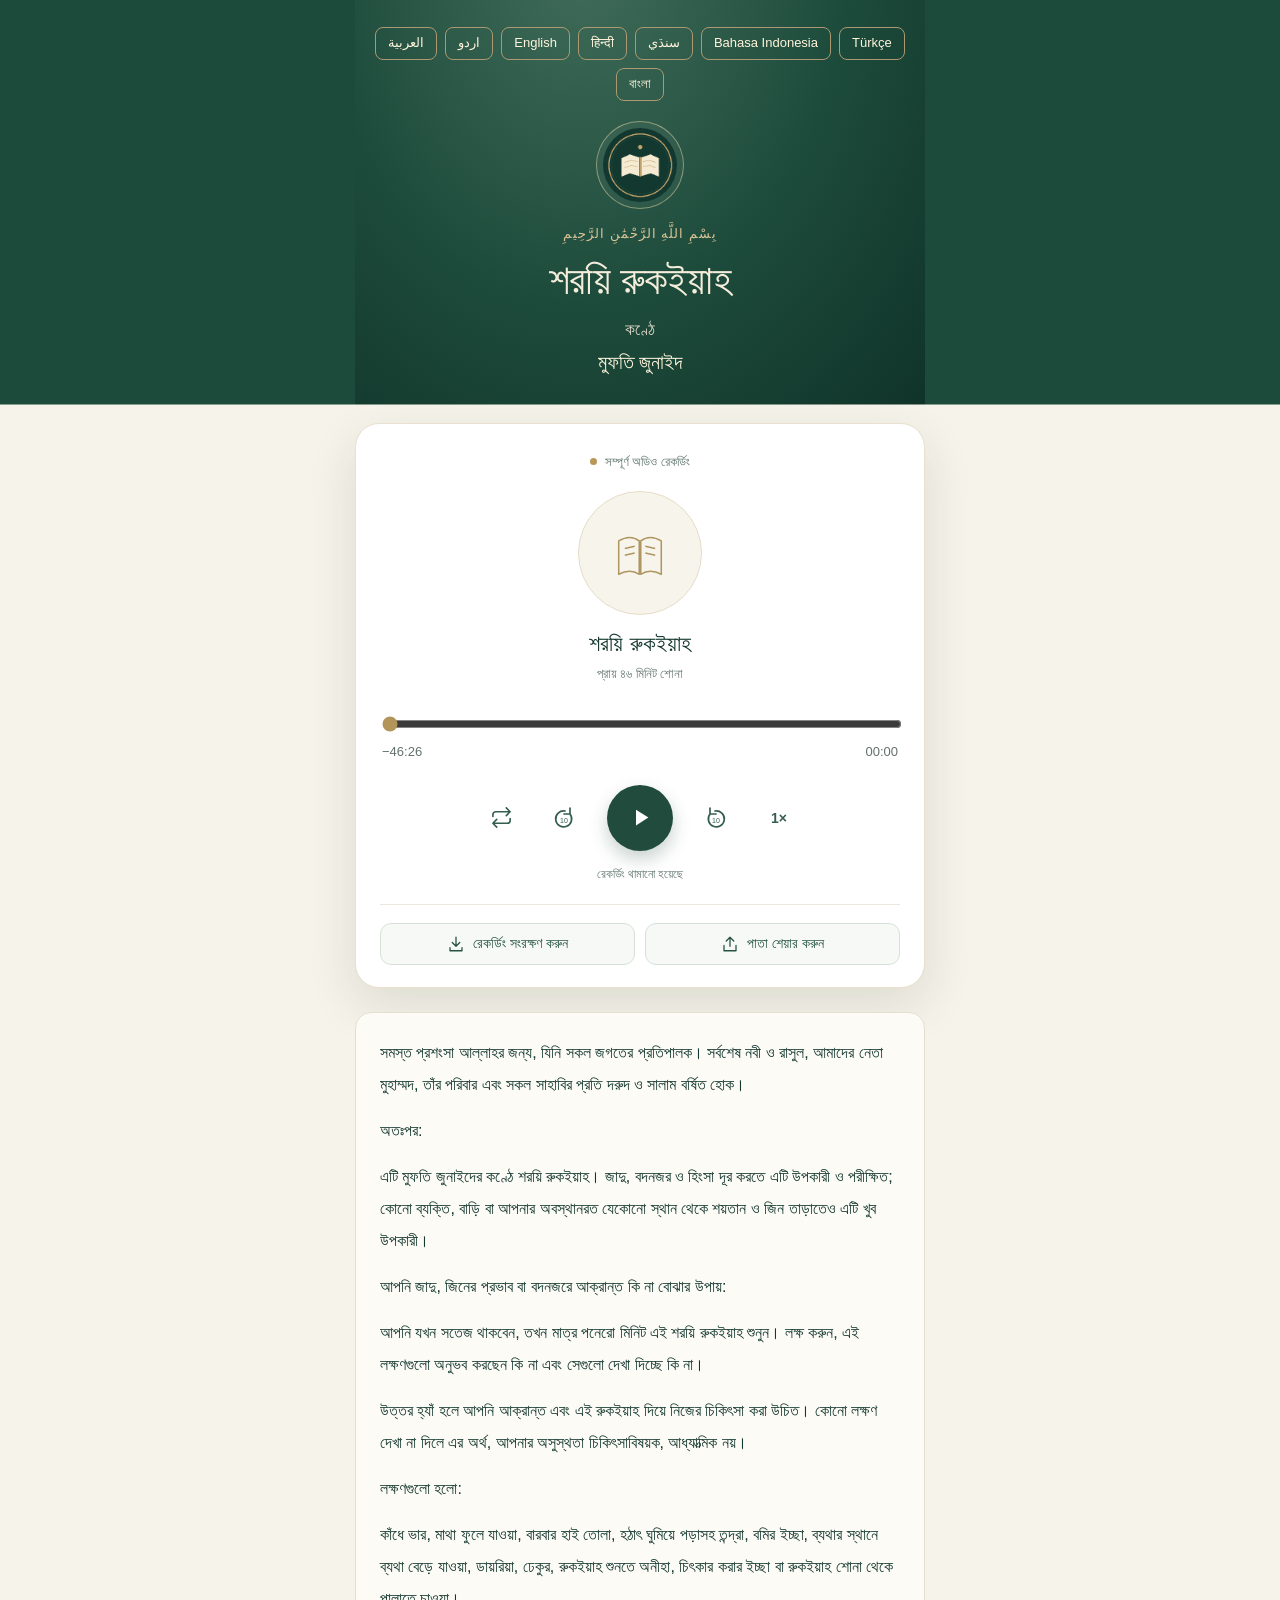
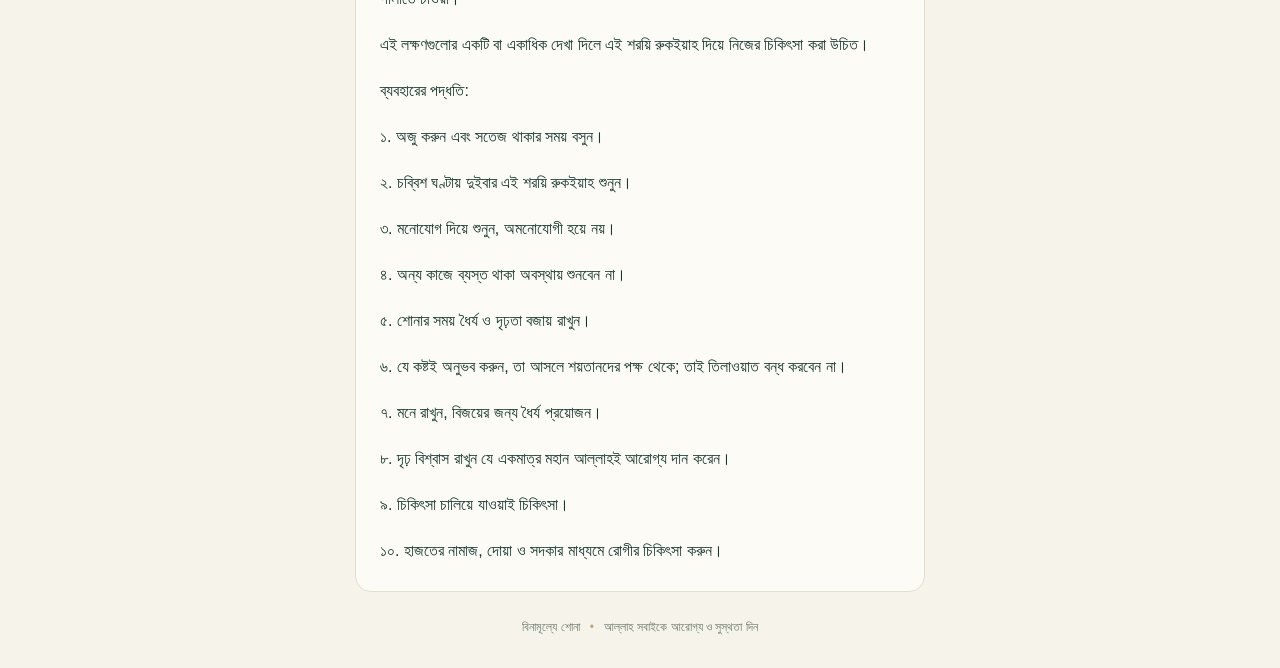
==== bn.html @ 4fec0040 "Add Hindi, Sindhi, Indonesian, Turkish and Bengali" ====
<!doctype html>
<html lang="bn" dir="ltr">
<head>
<meta charset="utf-8">
<meta name="viewport" content="width=device-width,initial-scale=1,viewport-fit=cover">
<meta name="theme-color" content="#14392f">
<meta name="description" content="মুফতি জুনাইদের কণ্ঠে শরয়ি রুকইয়াহ শুনুন। বিনামূল্যে ও সরাসরি শোনা।">
<meta property="og:title" content="শরয়ি রুকইয়াহ | মুফতি জুনাইদ">
<meta property="og:description" content="মুফতি জুনাইদের কণ্ঠে শরয়ি রুকইয়াহ শুনুন।">
<meta property="og:type" content="website">
<link rel="icon" type="image/png" href="icon-192.png">
<link rel="apple-touch-icon" href="icon-192.png">
<link rel="manifest" href="manifest.webmanifest">
<link rel="stylesheet" href="style.css">
<title>শরয়ি রুকইয়াহ | মুফতি জুনাইদ</title>
</head>
<body>
<div class="skyline" aria-hidden="true"></div>
<main class="container">
 <header class="masthead"><nav class="languages" aria-label="Language"><a href="index.html" lang="ar" dir="rtl">العربية</a><a href="ur.html" lang="ur" dir="rtl">اردو</a><a href="en.html" lang="en" dir="ltr">English</a><a href="hi.html" lang="hi" dir="ltr">हिन्दी</a><a href="sd.html" lang="sd" dir="rtl">سنڌي</a><a href="id.html" lang="id" dir="ltr">Bahasa Indonesia</a><a href="tr.html" lang="tr" dir="ltr">Türkçe</a><a href="bn.html" lang="bn" dir="ltr">বাংলা</a></nav>
  <div class="seal"><img src="icon-192.png" alt="রুকইয়াহর প্রতীক" width="74" height="74"></div>
  <p class="eyebrow">بِسْمِ اللَّهِ الرَّحْمَٰنِ الرَّحِيمِ</p>
  <h1>শরয়ি রুকইয়াহ</h1>
  <p class="sheikh">কণ্ঠে<br><strong>মুফতি জুনাইদ</strong></p>
 </header>
 <section class="player" aria-label="রুকইয়াহ অডিও প্লেয়ার">
  <p class="rec-label"><span class="dot" aria-hidden="true"></span> সম্পূর্ণ অডিও রেকর্ডিং</p>
  <div class="disk" aria-hidden="true"><svg viewBox="0 0 100 100" width="76" height="76"><path d="M22 34Q37 25 49 34V78Q37 70 22 78Z M78 34Q63 25 51 34V78Q63 70 78 78Z" stroke="currentColor" stroke-width="2" fill="none" stroke-linejoin="round"/><path d="M30 44L43 41M30 53L43 50M57 41L70 44M57 50L70 53" stroke="currentColor" stroke-width="2" fill="none"/></svg></div>
  <p class="track">শরয়ি রুকইয়াহ</p>
  <p class="track-sub">প্রায় ৪৬ মিনিট শোনা</p>
  <audio id="audio" src="ruqyah.mp3" preload="metadata" playsinline></audio>
  <div class="timeline">
    <input id="seek" type="range" min="0" max="1000" step="1" value="0" aria-label="প্লেব্যাকের অবস্থান">
    <div class="times"><span id="remaining">−46:26</span><span id="elapsed">00:00</span></div>
  </div>
  <div class="controls">
   <button type="button" id="repeat" class="icon-btn" aria-pressed="false" aria-label="রেকর্ডিং পুনরাবৃত্তি করুন" title="রেকর্ডিং পুনরাবৃত্তি করুন"><svg viewBox="0 0 24 24" width="23" height="23"><path d="M17 2l4 4-4 4M3 11V9a3 3 0 0 1 3-3h15M7 22l-4-4 4-4m14-1v2a3 3 0 0 1-3 3H3"/></svg></button>
   <button type="button" id="forward" class="icon-btn" aria-label="দশ সেকেন্ড এগিয়ে" title="১০ সেকেন্ড এগিয়ে"><svg viewBox="0 0 24 24" width="24" height="24"><path d="M18 8a8 8 0 1 1-5-3M18 2v6h-6"/><text x="12" y="17" text-anchor="middle" font-size="7" stroke="none" fill="currentColor">10</text></svg></button>
   <button type="button" id="play" class="play-btn" aria-label="চালু করুন"><svg id="play-icon" viewBox="0 0 24 24" width="27" height="27"><path d="M8 5v14l11-7z" fill="currentColor" stroke="none"/></svg></button>
   <button type="button" id="back" class="icon-btn" aria-label="দশ সেকেন্ড পিছিয়ে" title="১০ সেকেন্ড পিছিয়ে"><svg viewBox="0 0 24 24" width="24" height="24"><path d="M6 8a8 8 0 1 0 5-3M6 2v6h6"/><text x="12" y="17" text-anchor="middle" font-size="7" stroke="none" fill="currentColor">10</text></svg></button>
   <button type="button" id="speed" class="icon-btn speed" aria-label="চালানোর গতি" title="চালানোর গতি">1×</button>
  </div>
  <div id="status" class="status" role="status" aria-live="polite">রুকইয়াহ শুনতে চালু করুন চাপুন</div>
  <div class="actions">
   <a class="action" href="ruqyah.mp3" download="ruqyah-mufti-junaid.mp3"><svg viewBox="0 0 24 24"><path d="M12 3v12m-5-5 5 5 5-5M4 17v4h16v-4"/></svg> রেকর্ডিং সংরক্ষণ করুন</a>
   <button class="action" type="button" id="share"><svg viewBox="0 0 24 24"><path d="M12 15V3m-5 5 5-5 5 5M4 14v7h16v-7"/></svg> পাতা শেয়ার করুন</button>
  </div>
 </section>
 <section class="sheikh-text" aria-label="সহায়ক পাঠ"><p>সমস্ত প্রশংসা আল্লাহর জন্য, যিনি সকল জগতের প্রতিপালক। সর্বশেষ নবী ও রাসুল, আমাদের নেতা মুহাম্মদ, তাঁর পরিবার এবং সকল সাহাবির প্রতি দরুদ ও সালাম বর্ষিত হোক।</p><p>অতঃপর:</p><p>এটি মুফতি জুনাইদের কণ্ঠে শরয়ি রুকইয়াহ। জাদু, বদনজর ও হিংসা দূর করতে এটি উপকারী ও পরীক্ষিত; কোনো ব্যক্তি, বাড়ি বা আপনার অবস্থানরত যেকোনো স্থান থেকে শয়তান ও জিন তাড়াতেও এটি খুব উপকারী।</p><p>আপনি জাদু, জিনের প্রভাব বা বদনজরে আক্রান্ত কি না বোঝার উপায়:</p><p>আপনি যখন সতেজ থাকবেন, তখন মাত্র পনেরো মিনিট এই শরয়ি রুকইয়াহ শুনুন। লক্ষ করুন, এই লক্ষণগুলো অনুভব করছেন কি না এবং সেগুলো দেখা দিচ্ছে কি না।</p><p>উত্তর হ্যাঁ হলে আপনি আক্রান্ত এবং এই রুকইয়াহ দিয়ে নিজের চিকিৎসা করা উচিত। কোনো লক্ষণ দেখা না দিলে এর অর্থ, আপনার অসুস্থতা চিকিৎসাবিষয়ক, আধ্যাত্মিক নয়।</p><p>লক্ষণগুলো হলো:</p><p>কাঁধে ভার, মাথা ফুলে যাওয়া, বারবার হাই তোলা, হঠাৎ ঘুমিয়ে পড়াসহ তন্দ্রা, বমির ইচ্ছা, ব্যথার স্থানে ব্যথা বেড়ে যাওয়া, ডায়রিয়া, ঢেকুর, রুকইয়াহ শুনতে অনীহা, চিৎকার করার ইচ্ছা বা রুকইয়াহ শোনা থেকে পালাতে চাওয়া।</p><p>এই লক্ষণগুলোর একটি বা একাধিক দেখা দিলে এই শরয়ি রুকইয়াহ দিয়ে নিজের চিকিৎসা করা উচিত।</p><p>ব্যবহারের পদ্ধতি:</p><p>১. অজু করুন এবং সতেজ থাকার সময় বসুন।</p><p>২. চব্বিশ ঘণ্টায় দুইবার এই শরয়ি রুকইয়াহ শুনুন।</p><p>৩. মনোযোগ দিয়ে শুনুন, অমনোযোগী হয়ে নয়।</p><p>৪. অন্য কাজে ব্যস্ত থাকা অবস্থায় শুনবেন না।</p><p>৫. শোনার সময় ধৈর্য ও দৃঢ়তা বজায় রাখুন।</p><p>৬. যে কষ্টই অনুভব করুন, তা আসলে শয়তানদের পক্ষ থেকে; তাই তিলাওয়াত বন্ধ করবেন না।</p><p>৭. মনে রাখুন, বিজয়ের জন্য ধৈর্য প্রয়োজন।</p><p>৮. দৃঢ় বিশ্বাস রাখুন যে একমাত্র মহান আল্লাহই আরোগ্য দান করেন।</p><p>৯. চিকিৎসা চালিয়ে যাওয়াই চিকিৎসা।</p><p>১০. হাজতের নামাজ, দোয়া ও সদকার মাধ্যমে রোগীর চিকিৎসা করুন।</p></section>
 <footer><span>বিনামূল্যে শোনা</span><span class="sep" aria-hidden="true">•</span><span>আল্লাহ সবাইকে আরোগ্য ও সুস্থতা দিন</span></footer>
</main>
<script src="script-bn.js" defer></script>
</body>
</html>
---- style.css ----
*{box-sizing:border-box}html{font-synthesis:none}body{margin:0;background:#f6f3ea;color:#14382f;font-family:Tahoma,"Noto Naskh Arabic",Arial,sans-serif;min-height:100vh;line-height:1.75}.skyline{position:absolute;top:0;left:0;right:0;height:330px;background:radial-gradient(ellipse at 40% -10%,#416c5a 0%,#1d4b3b 55%,#103329 100%);z-index:-1}.container{width:min(100% - 28px,570px);margin:0 auto;padding-bottom:30px}.masthead{text-align:center;color:#f5eddb;padding:27px 10px 25px}.seal{width:88px;height:88px;border:1px solid rgba(232,211,164,.5);border-radius:50%;display:flex;align-items:center;justify-content:center;margin:0 auto 14px;background:rgba(255,255,255,.04)}.seal img{border-radius:50%}.eyebrow{font-size:13px;letter-spacing:1px;color:#dac596;margin:4px 0 5px}h1{font-size:clamp(31px,7vw,41px);line-height:1.5;margin:0;font-weight:700;letter-spacing:-.6px}.sheikh{font-size:17px;margin:3px 0 0;color:#dfd9c9}.sheikh strong{font-size:20px;color:#fff5dc}.player{background:#fff;border:1px solid #e9e0ce;border-radius:24px;box-shadow:0 18px 50px rgba(33,48,34,.12);padding:27px 24px 22px;text-align:center}.rec-label{font-size:13px;color:#60766d;display:flex;align-items:center;justify-content:center;gap:8px;margin:0 0 18px}.dot{width:7px;height:7px;background:#b99758;border-radius:50%}.disk{height:124px;width:124px;border:1px solid #e6dcc7;background:#f7f5eb;color:#af955f;border-radius:50%;display:flex;align-items:center;justify-content:center;margin:0 auto 14px}.track{font-size:22px;font-weight:700;line-height:1.4;margin:0 0 3px}.track-sub{font-size:13px;color:#6b7b73;margin:0}.timeline{margin-top:27px}.timeline input{width:100%;accent-color:#b49559;cursor:pointer;direction:ltr}.times{display:flex;justify-content:space-between;direction:ltr;font-size:13px;color:#64716a;font-variant-numeric:tabular-nums;margin:0 2px}.controls{margin:21px auto 0;display:flex;justify-content:center;align-items:center;gap:clamp(9px,4vw,23px);direction:ltr}.icon-btn,.play-btn{border:0;cursor:pointer;display:flex;align-items:center;justify-content:center;flex-shrink:0}.icon-btn{background:transparent;color:#355e4f;width:40px;height:40px;border-radius:50%}.icon-btn:hover,.icon-btn[aria-pressed=true]{background:#eef2e7;color:#9c7b40}.icon-btn svg,.action svg{stroke:currentColor;stroke-width:1.7;stroke-linecap:round;stroke-linejoin:round;fill:none}.play-btn{background:#214c3d;color:white;border-radius:50%;width:66px;height:66px;box-shadow:0 8px 18px rgba(18,56,47,.23)}.play-btn:hover{background:#12362c}.speed{font-family:inherit;font-weight:bold;font-size:14px}.status{font-size:12px;color:#63786f;min-height:24px;margin-top:13px}.actions{display:flex;gap:10px;border-top:1px solid #ede8dc;padding-top:18px;margin-top:16px}.action{flex:1;border:1px solid #d8e1d8;border-radius:11px;padding:11px 4px;background:#f7f9f6;text-decoration:none;color:#245342;font:600 14px Tahoma,Arial,sans-serif;display:flex;align-items:center;justify-content:center;gap:8px;cursor:pointer}.action:hover{background:#eaf1ea}.action svg{width:18px;height:18px}.notice{padding:23px 23px 16px;margin-top:21px;border-radius:16px;border:1px solid #e4dece;background:#fdfbf6}.notice h2{font-size:16px;margin:0 0 5px;color:#305445}.notice p{margin:0;font-size:14px;color:#5c685f;line-height:2}footer{text-align:center;margin:25px auto 0;font-size:12px;color:#6d7b70;display:flex;gap:10px;align-items:center;justify-content:center;flex-wrap:wrap}.sep{color:#bba677}button:focus-visible,a:focus-visible,input:focus-visible{outline:3px solid #b79759;outline-offset:4px}@media(max-width:380px){.container{width:min(100% - 20px,570px)}.player{padding:23px 14px}.actions{gap:7px}.action{font-size:12px}.controls{gap:5px}}@media(prefers-reduced-motion:reduce){*{transition:none!important}}
.sheikh-text{margin-top:24px;padding:24px;background:#fdfbf6;border:1px solid #e4dece;border-radius:16px;text-align:right;font-size:16px;line-height:2}.sheikh-text p{margin:0 0 14px}.sheikh-text p:last-child{margin-bottom:0}


.languages{display:flex;justify-content:center;gap:10px;flex-wrap:wrap;margin:0 0 20px}.languages a{color:#fff5dc;border:1px solid #ac9871;border-radius:8px;padding:4px 12px;text-decoration:none;font-size:14px}.languages a:hover{background:#416c5a}html[lang=en] .sheikh-text{text-align:left}html[lang=ur] .sheikh-text{line-height:2.2}
.skyline{height:430px}

/* Keep the masthead background behind all language choices. */
.skyline{display:none}.masthead{background:radial-gradient(ellipse at 40% -10%,#416c5a 0%,#1d4b3b 55%,#103329 100%);box-shadow:0 0 0 100vmax #1d4b3b;clip-path:inset(0 -100vmax);margin-bottom:18px}.languages{gap:8px}.languages a{font-family:Tahoma,Arial,sans-serif;font-size:13px}.sheikh-text{text-align:start}html[lang=sd] .sheikh-text{line-height:2.2}
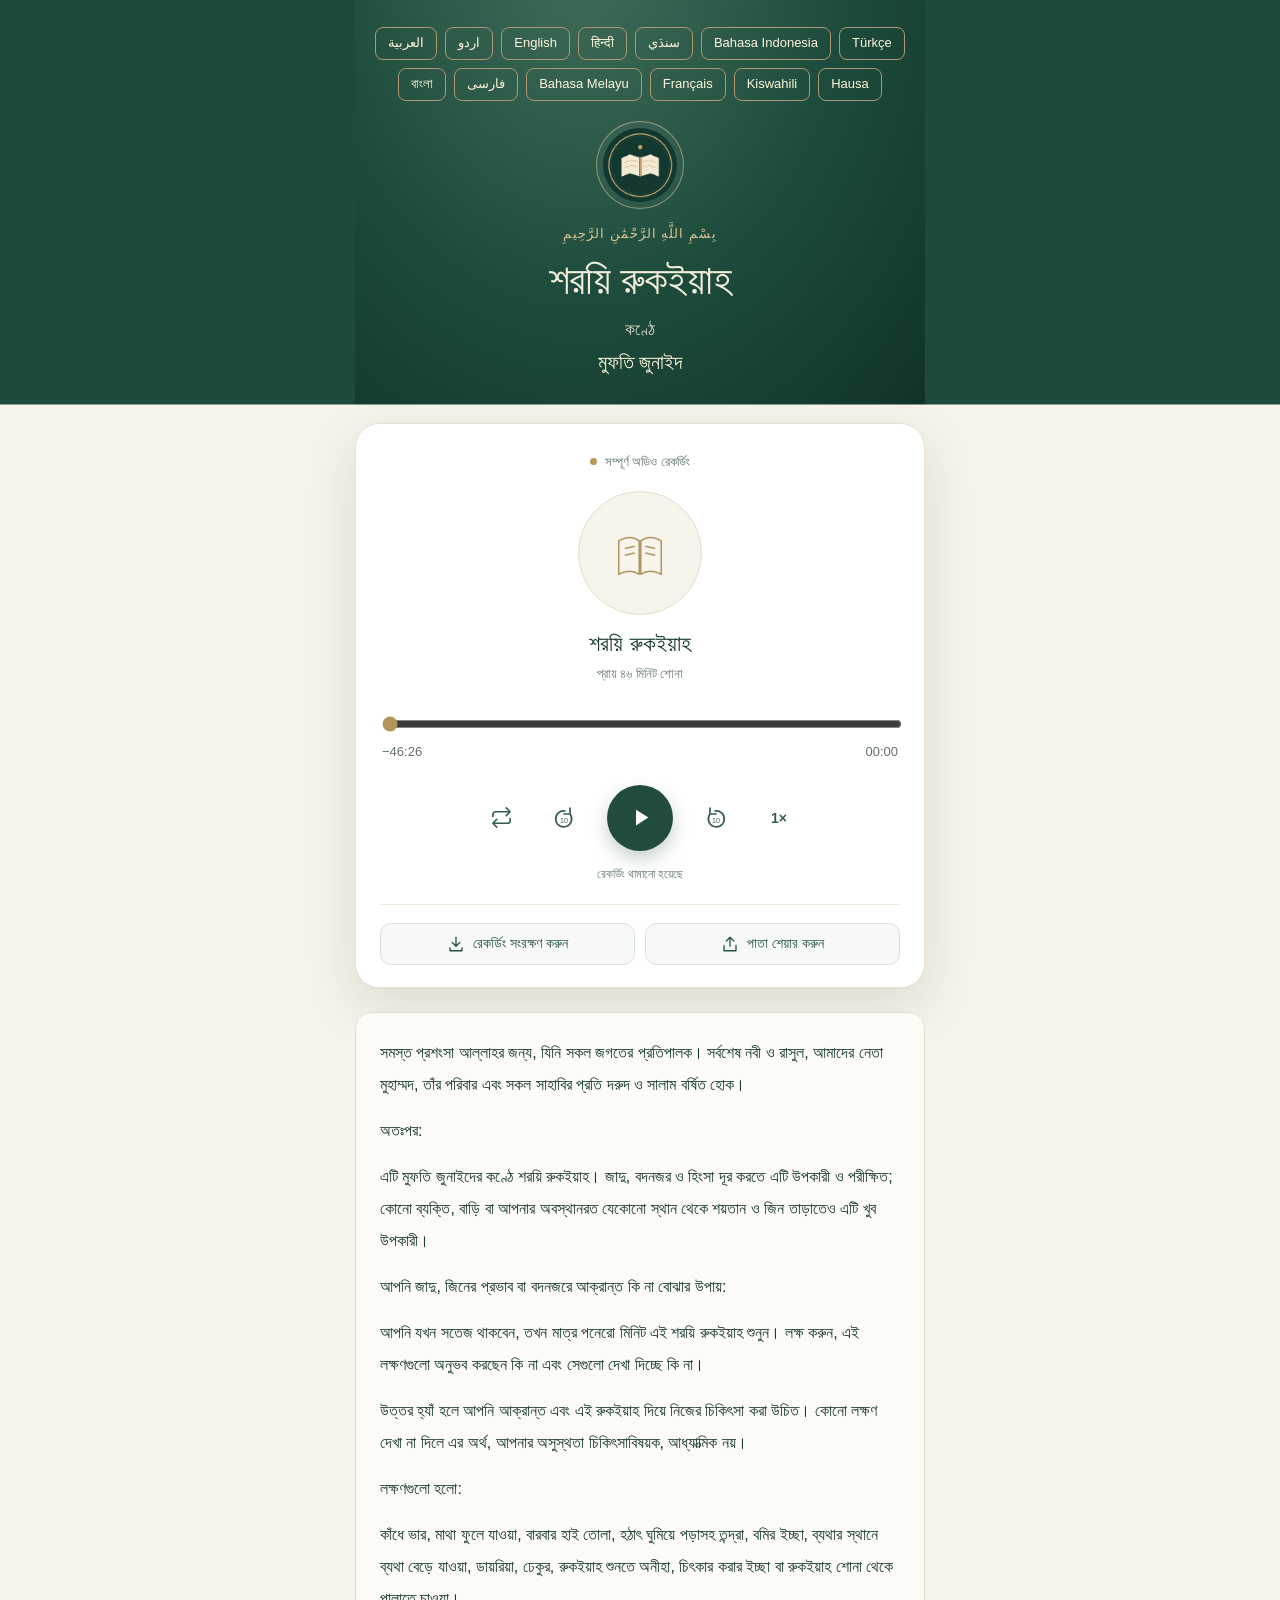
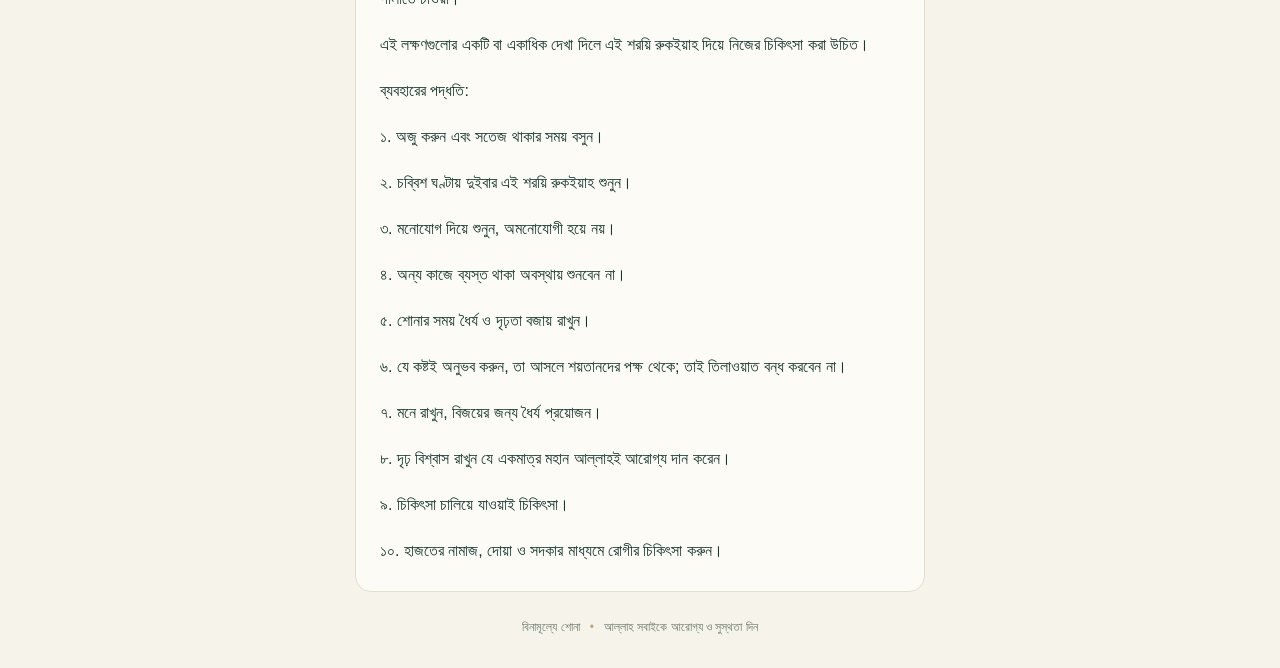
==== commit 28260b21: "Add Persian, Malay, French, Swahili and Hausa" ====
--- a/bn.html
+++ b/bn.html
@@ -17,7 +17,7 @@
 <body>
 <div class="skyline" aria-hidden="true"></div>
 <main class="container">
- <header class="masthead"><nav class="languages" aria-label="Language"><a href="index.html" lang="ar" dir="rtl">العربية</a><a href="ur.html" lang="ur" dir="rtl">اردو</a><a href="en.html" lang="en" dir="ltr">English</a><a href="hi.html" lang="hi" dir="ltr">हिन्दी</a><a href="sd.html" lang="sd" dir="rtl">سنڌي</a><a href="id.html" lang="id" dir="ltr">Bahasa Indonesia</a><a href="tr.html" lang="tr" dir="ltr">Türkçe</a><a href="bn.html" lang="bn" dir="ltr">বাংলা</a></nav>
+ <header class="masthead"><nav class="languages" aria-label="Language"><a href="index.html" lang="ar" dir="rtl">العربية</a><a href="ur.html" lang="ur" dir="rtl">اردو</a><a href="en.html" lang="en" dir="ltr">English</a><a href="hi.html" lang="hi" dir="ltr">हिन्दी</a><a href="sd.html" lang="sd" dir="rtl">سنڌي</a><a href="id.html" lang="id" dir="ltr">Bahasa Indonesia</a><a href="tr.html" lang="tr" dir="ltr">Türkçe</a><a href="bn.html" lang="bn" dir="ltr">বাংলা</a><a href="fa.html" lang="fa" dir="rtl">فارسی</a><a href="ms.html" lang="ms" dir="ltr">Bahasa Melayu</a><a href="fr.html" lang="fr" dir="ltr">Français</a><a href="sw.html" lang="sw" dir="ltr">Kiswahili</a><a href="ha.html" lang="ha" dir="ltr">Hausa</a></nav>
   <div class="seal"><img src="icon-192.png" alt="রুকইয়াহর প্রতীক" width="74" height="74"></div>
   <p class="eyebrow">بِسْمِ اللَّهِ الرَّحْمَٰنِ الرَّحِيمِ</p>
   <h1>শরয়ি রুকইয়াহ</h1>
